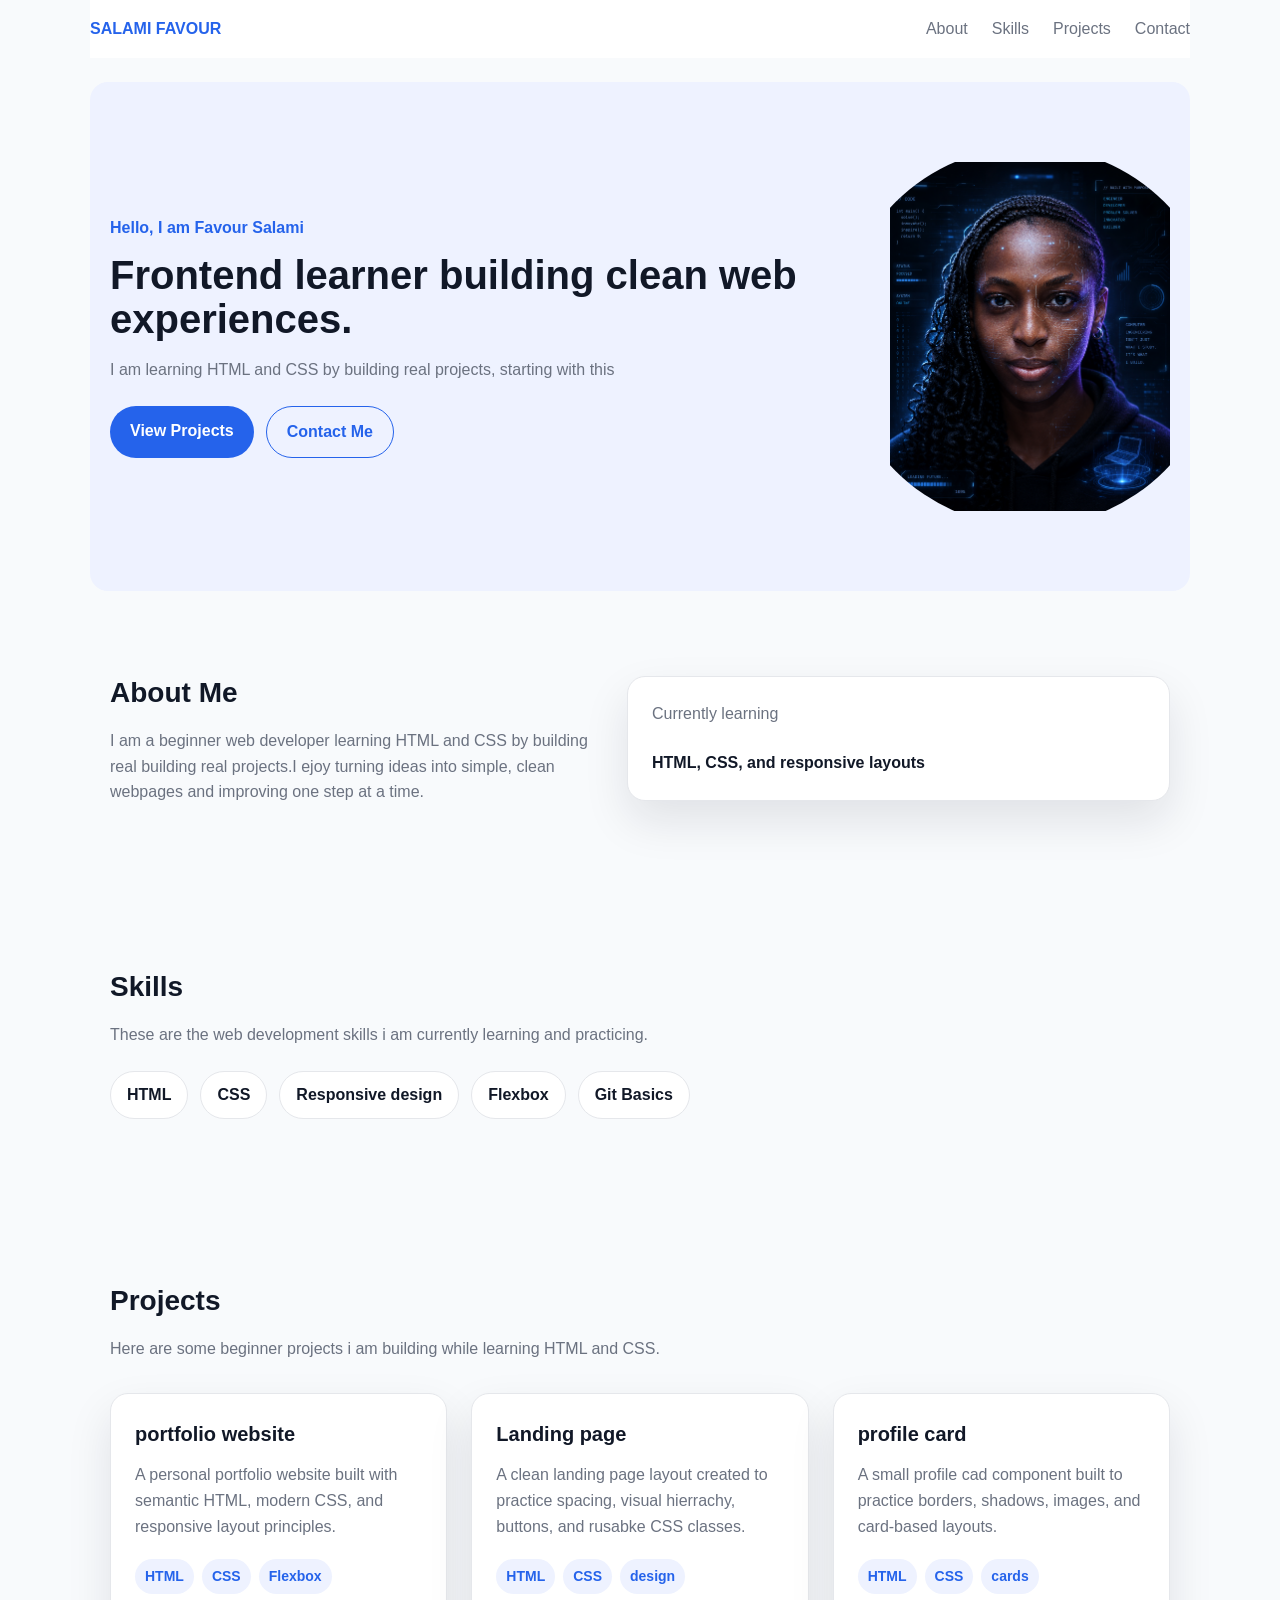
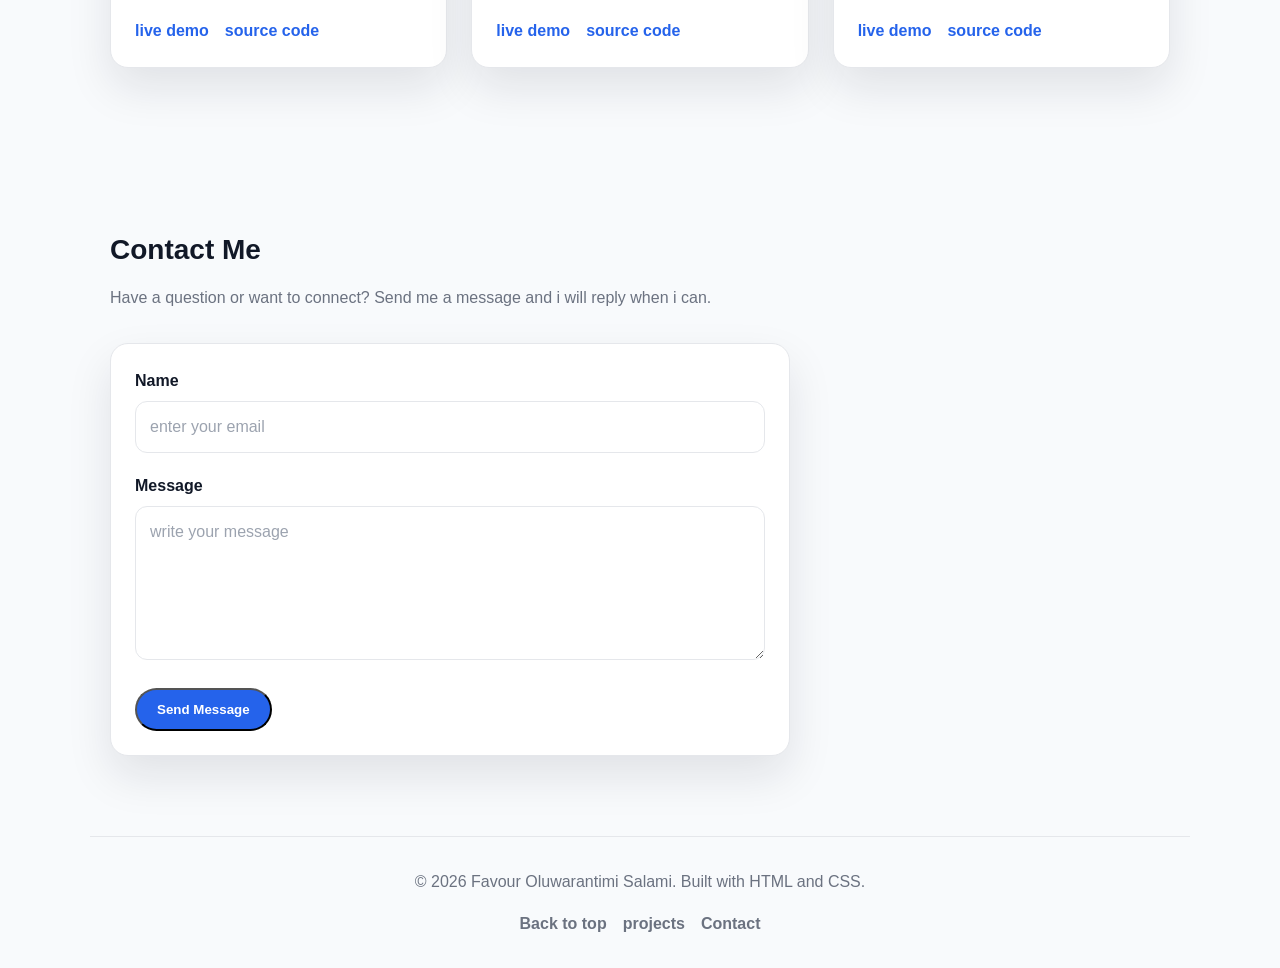
==== index.html @ 046339e1 "My portfolio project" ====
<!DOCTYPE html>
<html lang="en">

<head>
  <meta charset="UTF-8" />
  <meta name="viewport" content="width=device-width, initial-scale=1.0" />
  <title>My Portfolio</title>
  <link rel="stylesheet" href="styles.css" />
</head>

<body>
  <header>
    <header>
      <nav class="navbar">
        <a href="#hero" class="logo">SALAMI FAVOUR</a>
        <ul class="nav-links">
          <li><a href="#about">About</a></li>
          <li><a href="#skills">Skills</a></li>
          <li><a href="#projects">Projects</a></li>
          <li><a href="#contact">Contact</a></li>
        </ul>
      </nav>
    </header>
  </header>

  <main>
    <!-- Hero Section -->
    <section id="hero" class="hero section">
      <div class="hero-content">
        <p class="eyebrow">Hello, I am Favour Salami</p>
        <h1>Frontend learner building clean web experiences.</h1>
        <p class="hero-text">
          I am learning HTML and CSS by building real projects, starting with this
        <div class="hero-actions">
          <a href="#projects" class="btn primary-btn">View Projects</a>
          <a href="#contact" class="btn secondary-btn">Contact Me</a>
        </div>
      </div>
      <div class="hero-image">
        <img src="images/fav.png" alt="Portrait of favour" />
      </div>
    </section>

    <!-- About Section -->
    <section id="about" class="section about">
      <div>
        <h2>About Me</h2>
        <p>
          I am a beginner web developer learning HTML and CSS by building real
          building real projects.I ejoy turning ideas into simple, clean webpages and improving one step at a time.
        </p>
      </div>
      <div class="about-highlight">
        <p>Currently learning</p>
        <strong>HTML, CSS, and responsive layouts</strong>
      </div>
    </section>

    <!-- Skills Section -->
    <section id="skills" class="section">
      <h2>Skills</h2>
      <p>
        These are the web development skills i am currently learning and practicing.
      </p>
      <div class="skills-list">
        <span class="skill-badge">HTML</span>
        <span class="skill-badge">CSS</span>
        <span class="skill-badge">Responsive design</span>
        <span class="skill-badge">Flexbox</span>
        <span class="skill-badge">Git Basics</span>
      </div>
    </section>

    <!-- Projects Section -->
    <section id="projects" class="section">
      <div class="section-heading">
        <h2>Projects</h2>
        <p>
          Here are some beginner projects i am building while learning HTML and CSS.
        </p>
      </div>

      <div class="projects-grid">
        <article class="project-card">
          <h3>portfolio website</h3>
          <p>
            A personal portfolio website built with semantic HTML, modern CSS, and responsive layout principles.
          </p>
          <div class="project-tags">
            <span>HTML</span>
            <span>CSS</span>
            <span>Flexbox</span>
          </div>
          <div class="project-links">
            <a href="#">live demo</a>
            <a href="#">source code</a>
          </div>
        </article>

        <article class="project-card">
          <h3>Landing page</h3>
          <p>
            A clean landing page layout created to practice spacing, visual hierrachy, buttons, and rusabke CSS classes.
          </p>
          <div class="project-tags">
            <span>HTML</span>
            <span>CSS</span>
            <span>design</span>
          </div>
          <div class="project-links">
            <a href="#">live demo</a>
            <a href="#">source code</a>
          </div>
        </article>
        <article class="project-card">
          <h3>profile card</h3>
          <p>
            A small profile cad component built to practice borders, shadows, images, and card-based layouts.
          </p>
          <div class="project-tags">
            <span>HTML</span>
            <span>CSS</span>
            <span>cards</span>
          </div>
          <div class="project-links">
            <a href="#">live demo</a>
            <a href="#">source code</a>
          </div>
        </article>
      </div>
    </section>

    <!-- Contact Section -->
    <section id="contact" class="section contact">
      <div class="section-heading">
        <h2>Contact Me</h2>
        <p>
          Have a question or want to connect? Send me a message and i will reply when i can.
        </p>
      </div>
      <form class="contact-form">
        <div class="form-group">
          <label for="name">Name</label>
          <input id="name" name="name" type="text" placeholder="enter your email" required />
        </div>
        <div class="form-group">
          <label for="message">Message</label>
          <textarea id="message" name="message" rows="5" placeholder="write your message" required></textarea>
        </div>
        <button type="submit" class="btn primary-btn">Send Message</button>
      </form>
    </section>
  </main>

  <footer class="footer">
    <p>&copy; 2026 Favour Oluwarantimi Salami. Built with HTML and CSS.</p>
    <div class="footer-links">
      <a href="#hero">Back to top</a>
      <a href="#projects">projects</a>
      <a href="#contact">Contact</a>
    </div>
  </footer>
</body>

</html>
---- styles.css ----
* {
  box-sizing: border-box;
  margin: 0;
  padding: 0;
}

:root {
  --bg: #f8fafc;
  --surface: #ffffff;
  --text: #111827;
  --muted: #6b7280;
  --primary: #2563eb;
  --primary-dark: #1d4ed8;
  --border: #e5e7eb;
  --soft-blue: #eef2ff;
  --radius: 18px;
  --shadow: 0 20px 45px rgba(15, 23, 42, 0.1);
}

html {
  scroll-behavior: smooth;
}

body {
  background-color: var(--bg);
  color: var(--text);
  font-family: Arial, Helvetica, sans-serif;
  line-height: 1.6;
}

img {
  max-width: 100%;
  display: block;
}

a {
  color: inherit;
}

.section {
  padding: 56px 20px;
}

.navbar,
.hero,
section:not(.hero),
footer {
  width: min(100% - 32px, 1100px);
  margin: 0 auto;
}

.navbar {
  background-color: var(--surface);
  padding: 16px 0;
  display: flex;
  align-items: center;
  justify-content: space-between;
  gap: 24px;
  flex-wrap: wrap;

}

.logo {
  font-weight: 700;
  color: var(--primary);
  text-decoration: none;
}

.nav-links {
  list-style: none;
  display: flex;
  align-items: center;
  justify-content: center;
  gap: 16px;
  flex-wrap: wrap;
}

.nav-links a {
  color: var(--muted);
  text-decoration: none;
}

.hero {
  background-color: var(--soft-blue);
  border-radius: var(--radius);
  margin-top: 24px;
}

.hero-image {
  width: 100%;
  clip-path: circle(60%);
}

.hero-image img,
.image-placeholder {
  max-width: 280px;
  width: 100%;
}

.eyebrow {
  color: var(--primary);
  font-weight: 700;
  margin-bottom: 12px;
}

h1 {
  font-size: 40px;
  line-height: 1.1;
  margin-bottom: 16px;
}

h2 {
  font-size: 28px;
  margin-bottom: 12px;
}

p {
  color: var(--muted);
}

.hero-text {
  max-width: 600px;
}

.hero-actions {
  margin-top: 24px;
  display: flex;
  flex-wrap: wrap;
  gap: 12px;
}

.btn {
  display: inline-block;
  padding: 12px 20px;
  border-radius: 999px;
  text-decoration: none;
  font-weight: 700;
  text-align: center;
}

.primary-btn {
  background-color: var(--primary);
  color: white;
}

.secondary-btn {
  border: 1px solid var(--primary);
  color: var(--primary);
}

.image-placeholder {
  margin-top: 32px;
  width: 240px;
  height: 240px;
  border-radius: var(--radius);
  background-color: var(--surface);
  border: 2px dashed #94a3b8;
  display: grid;
  place-items: center;
  color: var(--muted);
}

footer {
  padding: 32px 0;
  border-top: 1px solid var(--border);
}

.navbar {
  display: flex;
  align-items: center;
  justify-content: space-between;
  gap: 2px;
}

.nav-links {
  display: flex;
  align-items: center;
  gap: 24px;
}

.hero {
  display: flex;
  flex-direction: column;
  gap: 40px;
}

.hero-actions {
  display: flex;
  flex-wrap: wrap;
  gap: 12px;
}

.hero-images {
  display: flex;
  justify-content: center;
}

.about {
  display: flex;
  flex-direction: column;
  gap: 24px;
}

.about-highlight {
  background-color: var(--surface);
  border: 1px solid var(--border);
  border-radius: var(--radius);
  padding: 24px;
  box-shadow: var(--shadow);
}

.about-highlight strong {
  display: flex;
  flex-wrap: wrap;
  gap: 12px;
  margin-top: 24px;
}

.skill-badge {
  background-color: var(--surface);
  border: 1px solid var(--border);
  border-radius: 999px;
  padding: 10px 16px;
  color: var(--text);
  font-weight: 700;
}

.skills-list {
  display: flex;
  flex-wrap: wrap;
  gap: 12px;
  margin-top: 24px;
}

@media (max-width: 480px) {
  h1 {
    font-size: 32px;
  }

  h2 {
    font-size: 24px;
  }

  .navbar {
    justify-content: center;
    text-align: center;
  }

  .hero {
    margin-top: 16px;
  }

  .project-card {
    padding: 20px;
  }
}

@media (min-width: 768px) {
  .section {
    padding: 80px 20px;
  }

  .hero {
    flex-direction: row;
    align-items: center;
    justify-content: space-between;
  }

  .hero-content {
    flex: 1;
  }

  .hero-image {
    flex: 0 0 280px;
  }

  .about {
    flex-direction: row;
    align-items: center;
    justify-content: space-between;
  }

  .about>div {
    flex: 1;
  }

  .projects-grid {
    grid-template-columns: repeat(3, 1fr);
  }
}


.section-heading {
  max-width: 680px;
  margin-bottom: 32px;
}

.projects-grid {
  display: grid;
  gap: 24px;
}

.project-card {
  background-color: var(--surface);
  border: 1px solid var(--border);
  border-radius: var(--radius);
  padding: 24px;
  box-shadow: var(--shadow);
  transition: transform 0.2sec ease, box-shadow 0.2sec ease;
}

.project-card:hover {
  transform: translateY(-6px);
  box-shadow: 0 24px 50px rgba(15, 23, 42, 0.14);
}

.project-card h3 {
  font-size: 20px;
  margin-bottom: 12px;
}

.project-tags {
  display: flex;
  flex-wrap: wrap;
  gap: 8px;
  margin-top: 20px;
}

.project-tags span {
  background-color: var(--soft-blue);
  color: var(--primary);
  border-radius: 999px;
  padding: 6px 10px;
  font-size: 14px;
  font-weight: 700;
}

.project-links {
  display: flex;
  flex-wrap: wrap;
  gap: 16px;
  margin-top: 24px;
}

.project-links a {
  color: var(--primary);
  font-weight: 700;
  text-decoration: none;
}

.project-links a:hover {
  color: var(--primary-dark);
  text-decoration: underline;
}

@media (min-width: 768px) {
  .projects-grid {
    grid-template-columns: repeat(3, 1fr);
  }

  .contact-form {
    padding: 32px;
  }

  .footer {
    flex-direction: row;
    align-items: center;
    justify-content: space-between;
  }
}

.contact-form {
  background-color: var(--surface);
  border: 1px solid var(--border);
  border-radius: var(--radius);
  box-shadow: var(--shadow);
  padding: 24px;
  max-width: 680px;
}

.form-group {
  margin-bottom: 20px;
}

label {
  display: block;
  margin-bottom: 8px;
  color: var(--text);
  font-weight: 700;
}

input,
textarea {
  width: 100%;
  border: 1px solid var(--border);
  border-radius: 12px;
  padding: 12px 14px;
  font: inherit;
  color: var(--text);
  background-color: white;
}

textarea {
  resize: vertical;
}

input::placeholder,
textarea::placeholder {
  color: #9ca3af;
}

input:focus,
textarea:focus {
  outline: 3px solid rgba(37, 99, 235, 0.2);
  border-color: var(--primary);
}

.logo:hover,
.nav-links a:hover,
.footer-links a:hover {
  color: var(--primary);
}

.primary-btn:hover {
  background-color: var(--primary-dark);
}

.secondary-btn:hover {
  background-color: var(--primary);
  color: white;
}

a,
button,
.btn,
.project-card {
  transition: 0.2s ease;
}

a:focus,
button:focus,
textarea:focus {
  outline: 3px solid rgba(37, 99, 235, 0.25);
  outline-offset: 3px;
}

.footer {
  display: flex;
  flex-direction: column;
  gap: 16px;
}

.footer-links {
  display: flex;
  flex-wrap: wrap;
  gap: 16px;
}

.footer-links a {
  color: var(--muted);
  font-weight: 700;
  text-decoration: none;
}
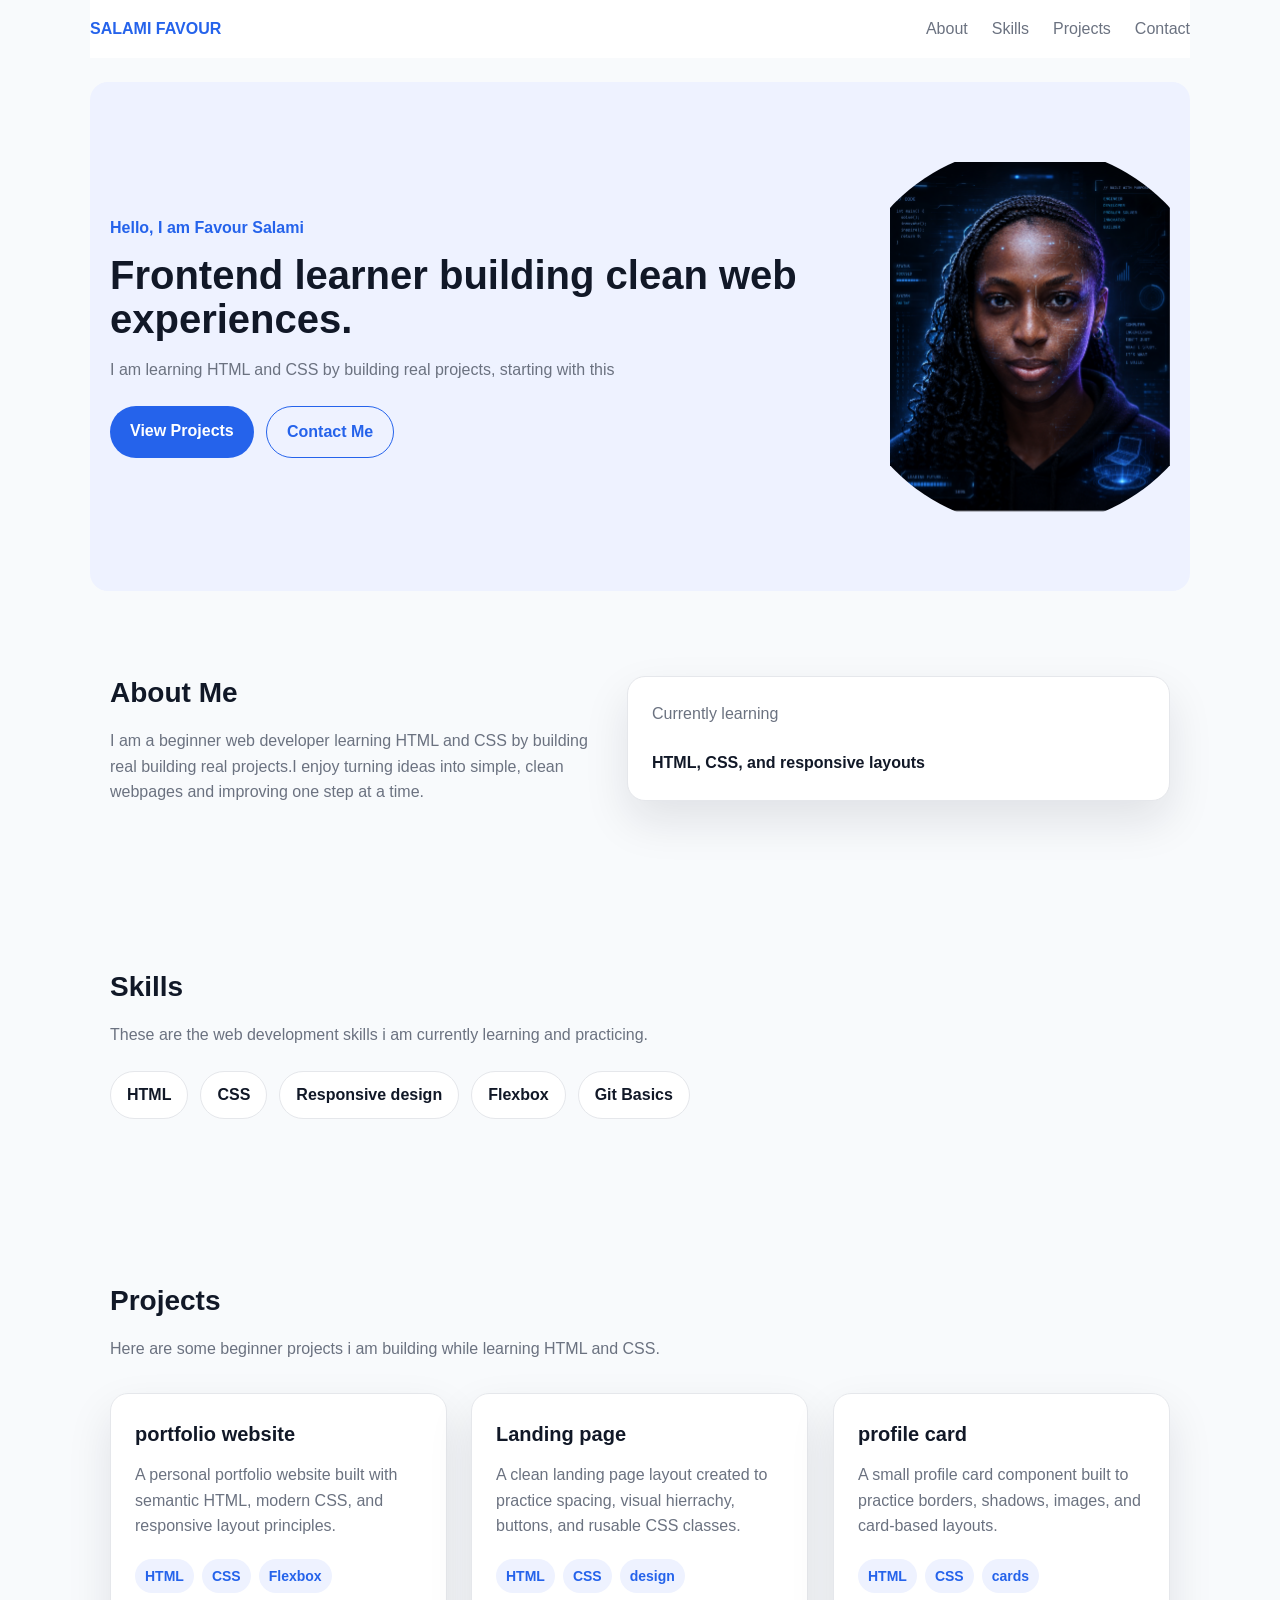
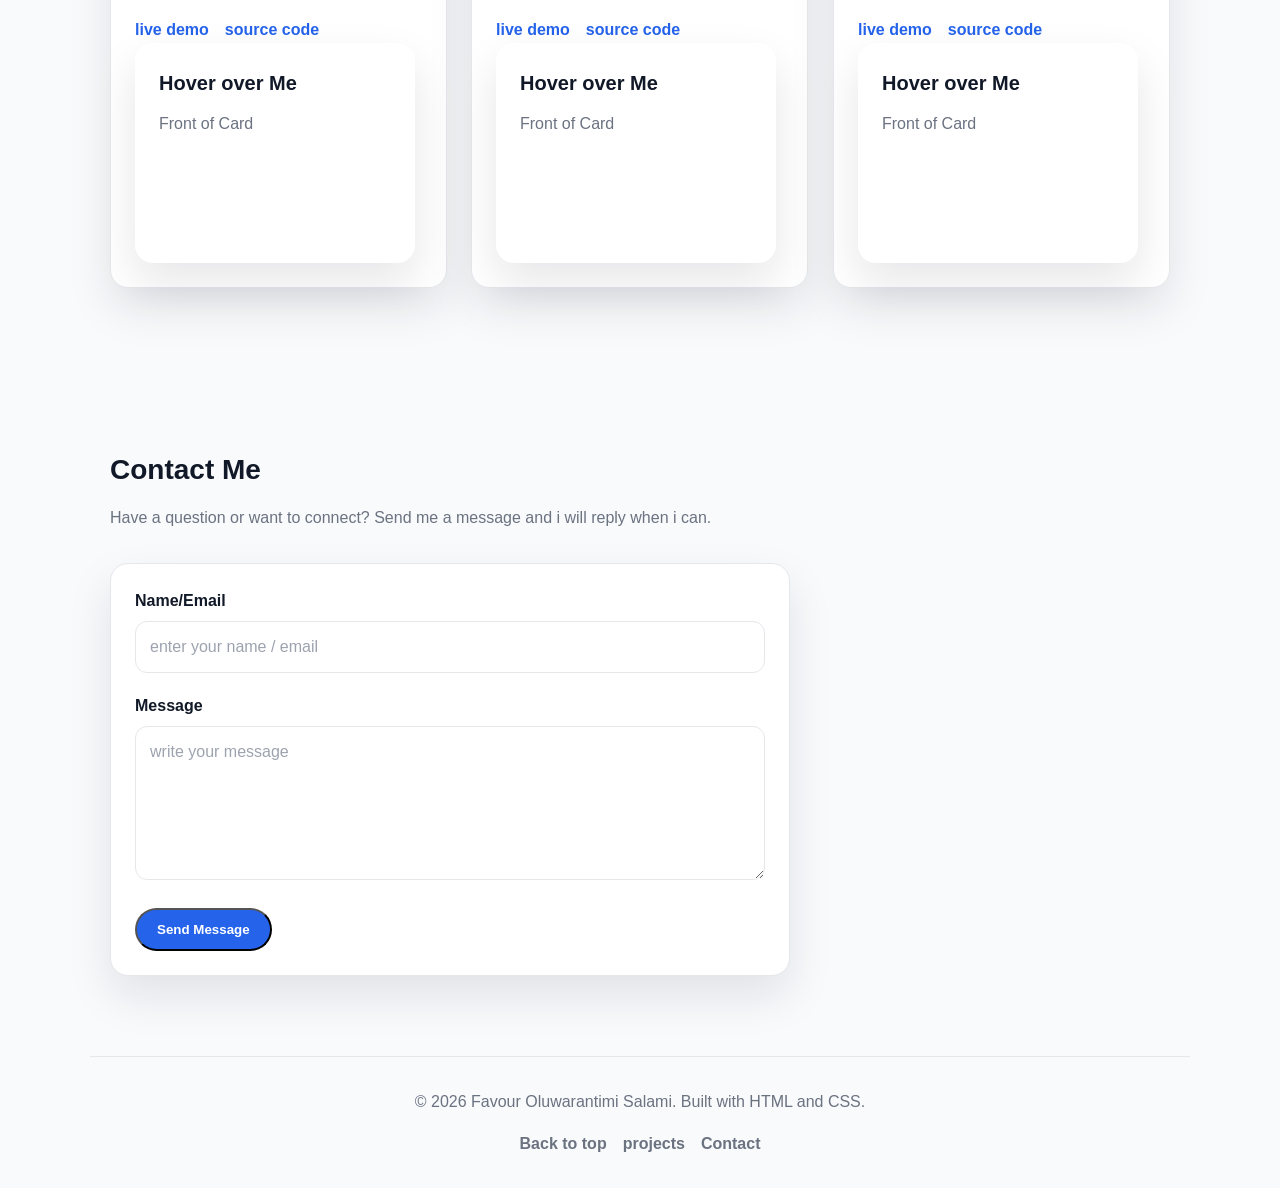
==== commit 8ebb3ae7: "added animation to my portfolio" ====
--- a/index.html
+++ b/index.html
@@ -47,7 +47,7 @@
         <h2>About Me</h2>
         <p>
           I am a beginner web developer learning HTML and CSS by building real
-          building real projects.I ejoy turning ideas into simple, clean webpages and improving one step at a time.
+          building real projects.I enjoy turning ideas into simple, clean webpages and improving one step at a time.
         </p>
       </div>
       <div class="about-highlight">
@@ -95,12 +95,24 @@
             <a href="#">live demo</a>
             <a href="#">source code</a>
           </div>
+          <div class="flip-card">
+            <div class="flip-card-inner">
+              <div class="flip-card-front">
+                <h3>Hover over Me</h3>
+                <p>Front of Card</p>
+              </div>
+              <div class="flip-card-back">
+                <h3>Details</h3>
+                <p>This card flips using css 3d transforms.</p>
+              </div>
+            </div>
+          </div>
         </article>
 
         <article class="project-card">
           <h3>Landing page</h3>
           <p>
-            A clean landing page layout created to practice spacing, visual hierrachy, buttons, and rusabke CSS classes.
+            A clean landing page layout created to practice spacing, visual hierrachy, buttons, and rusable CSS classes.
           </p>
           <div class="project-tags">
             <span>HTML</span>
@@ -111,11 +123,23 @@
             <a href="#">live demo</a>
             <a href="#">source code</a>
           </div>
+          <div class="flip-card">
+            <div class="flip-card-inner">
+              <div class="flip-card-front">
+                <h3>Hover over Me</h3>
+                <p>Front of Card</p>
+              </div>
+              <div class="flip-card-back">
+                <h3>Details</h3>
+                <p>This card flips using css 3d transforms.</p>
+              </div>
+            </div>
+          </div>
         </article>
         <article class="project-card">
           <h3>profile card</h3>
           <p>
-            A small profile cad component built to practice borders, shadows, images, and card-based layouts.
+            A small profile card component built to practice borders, shadows, images, and card-based layouts.
           </p>
           <div class="project-tags">
             <span>HTML</span>
@@ -125,6 +149,18 @@
           <div class="project-links">
             <a href="#">live demo</a>
             <a href="#">source code</a>
+          </div>
+          <div class="flip-card">
+            <div class="flip-card-inner">
+              <div class="flip-card-front">
+                <h3>Hover over Me</h3>
+                <p>Front of Card</p>
+              </div>
+              <div class="flip-card-back">
+                <h3>Details</h3>
+                <p>This card flips using css 3d transforms.</p>
+              </div>
+            </div>
           </div>
         </article>
       </div>
@@ -140,8 +176,8 @@
       </div>
       <form class="contact-form">
         <div class="form-group">
-          <label for="name">Name</label>
-          <input id="name" name="name" type="text" placeholder="enter your email" required />
+          <label for="name">Name/Email</label>
+          <input id="name" name="name" type="text" placeholder="enter your name / email" required />
         </div>
         <div class="form-group">
           <label for="message">Message</label>
--- a/styles.css
+++ b/styles.css
@@ -15,6 +15,8 @@
   --soft-blue: #eef2ff;
   --radius: 18px;
   --shadow: 0 20px 45px rgba(15, 23, 42, 0.1);
+  --ease-out: cubic-bezier(0.22, 1, 0.36, 1);
+  --ease-soft: ease;
 }
 
 html {
@@ -78,6 +80,25 @@
 .nav-links a {
   color: var(--muted);
   text-decoration: none;
+  position: relative;
+}
+
+.nav-links a::after {
+  content: "";
+  position: absolute;
+  left: 0;
+  bottom: -6px;
+  width: 100%;
+  height: 2px;
+  background-color: var(--primary);
+  transform: scaleX(0);
+  transform-origin: right;
+  transition: transform 0.2s var(--ease-out);
+}
+
+.nav-links a:hover::after {
+  transform: scaleX(1);
+  transform-origin: left;
 }
 
 .hero {
@@ -89,12 +110,18 @@
 .hero-image {
   width: 100%;
   clip-path: circle(60%);
+  transition: transform 0.3s ease;
+  animation: fadeSlideUp 0.7s var(--ease-out) 0.15s both, float 5s ease-in-out 1s infinite;
 }
 
 .hero-image img,
 .image-placeholder {
   max-width: 280px;
   width: 100%;
+}
+
+.hero-image:hover {
+  transform: rotate(1.5deg) scale(1.02);
 }
 
 .eyebrow {
@@ -136,6 +163,7 @@
   text-decoration: none;
   font-weight: 700;
   text-align: center;
+  transition: transform 0.2s var(--ease-out), background-color 0.2s var(--ease-soft);
 }
 
 .primary-btn {
@@ -223,6 +251,26 @@
   padding: 10px 16px;
   color: var(--text);
   font-weight: 700;
+  transition: transform 0.2s ease,
+    border-color 0.2s ease;
+  animation: scaleIn 0.4s var(--ease-out) both;
+}
+
+.skill-badge:hover {
+  transform: translate(-3px) scale(1.03);
+  border-color: var(--primary);
+}
+
+.skill-badge:nth-child(1) {
+  animation-delay: 0.05s;
+}
+
+.skill-badge:nth-child(2) {
+  animation-delay: 0.1s;
+}
+
+.skill-badge:nth-child(3) {
+  animation-delay: 0.15s;
 }
 
 .skills-list {
@@ -306,12 +354,25 @@
   border-radius: var(--radius);
   padding: 24px;
   box-shadow: var(--shadow);
-  transition: transform 0.2sec ease, box-shadow 0.2sec ease;
+  transition: transform 0.25s var(--ease-out), box-shadow 0.25s var(--ease-out);
+  animation: fadeSlideUp 0.6s var(--ease-out) both;
 }
 
 .project-card:hover {
   transform: translateY(-6px);
   box-shadow: 0 24px 50px rgba(15, 23, 42, 0.14);
+}
+
+.project-card:nth-child(1) {
+  animation-delay: 0.05s;
+}
+
+.project-card:nth-child(2) {
+  animation-delay: 0.15s;
+}
+
+.project-card:nth-child(3) {
+  animation-delay: 0.25s;
 }
 
 .project-card h3 {
@@ -423,11 +484,13 @@
 
 .primary-btn:hover {
   background-color: var(--primary-dark);
+  transform: translateY(-2px);
 }
 
 .secondary-btn:hover {
   background-color: var(--primary);
   color: white;
+  transform: translateY(-2px);
 }
 
 a,
@@ -460,4 +523,83 @@
   color: var(--muted);
   font-weight: 700;
   text-decoration: none;
+}
+
+.btn,
+.nav-links a,
+.footer-links a,
+.project-card,
+input,
+textarea {
+  transition: color 0.2s ease,
+    background-color 0.2s ease,
+    border-color 0.2s ease,
+    box-shadow 0.2s ease,
+    transform 0.2s ease;
+}
+
+input:focus,
+textarea:focus {
+  outline: 3px solid rgba(37, 99, 235, 0.2);
+  border-color: var(--primary);
+  box-shadow: 0 0 0 4px rgba(37, 99, 235, 0.08);
+}
+
+@keyframes fadeSlideUp {
+  from {
+    opacity: 0;
+    transform: translateY(24px);
+  }
+
+  to {
+    opacity: 1;
+    transform: translateY(0);
+  }
+}
+
+.hero-content {
+  animation: fadeSlideUp 0.7s var(--ease-out) both;
+}
+
+.animate-in {
+  animation: fadeSlideUp 0.6s var(--ease-out) both;
+}
+
+.flip-card {
+  width: 280px;
+  height: 220px;
+  perspective: 1000px;
+}
+
+.flip-card-inner {
+  position: relative;
+  width: 100%;
+  height: 100%;
+  transition: transform 0.6s var(--ease-out);
+  transform-style: preserve-3d;
+}
+
+.flip-card:hover .flip-card-inner {
+  transform: rotateY(180deg);
+}
+
+.flip-card-front,
+.flip-card-back {
+  position: absolute;
+  inset: 0;
+  background-color: var(--surface);
+  border: 1 px solid var(--border);
+  border-radius: var(--radius);
+  box-shadow: var(--shadow);
+  padding: 24px;
+  backface-visibility: hidden;
+}
+
+.flip-card-back {
+  transform: rotateY(180deg);
+}
+
+.project-card,
+.btn {
+  will-change: transform;
 }
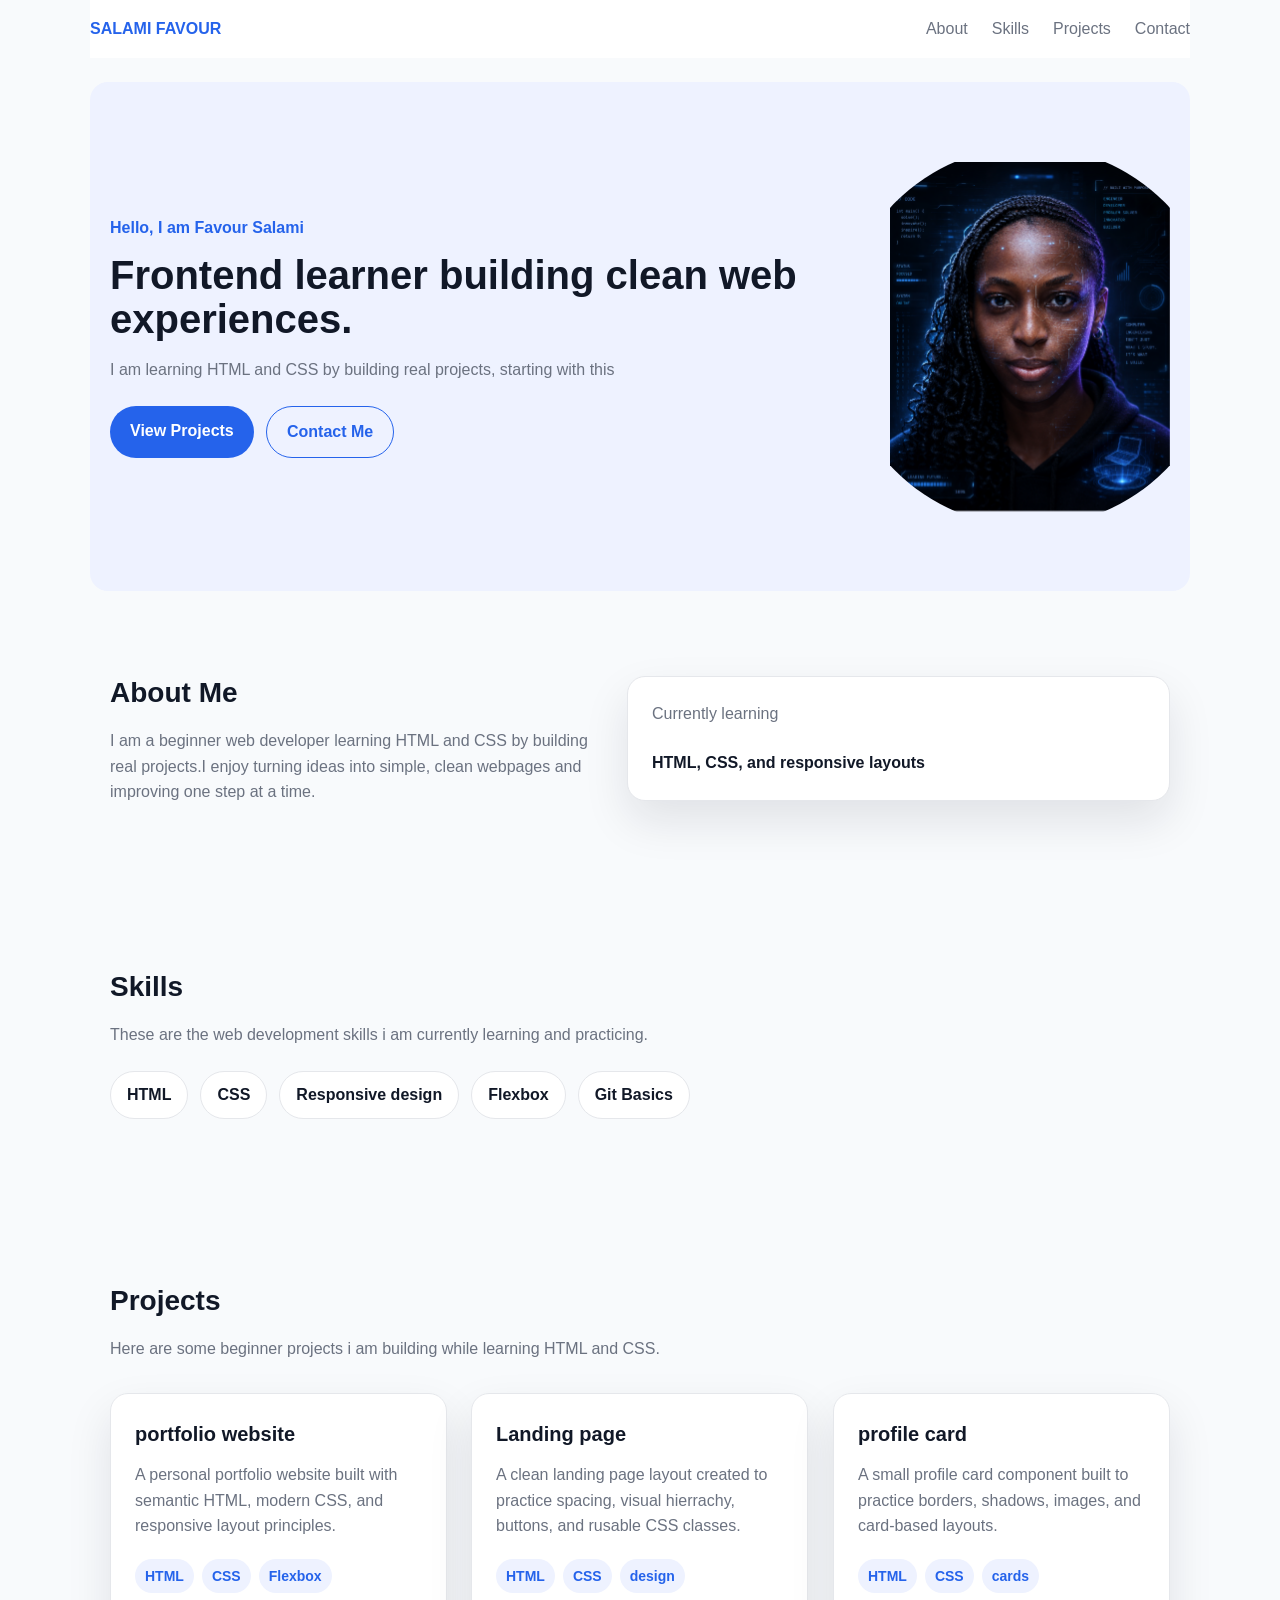
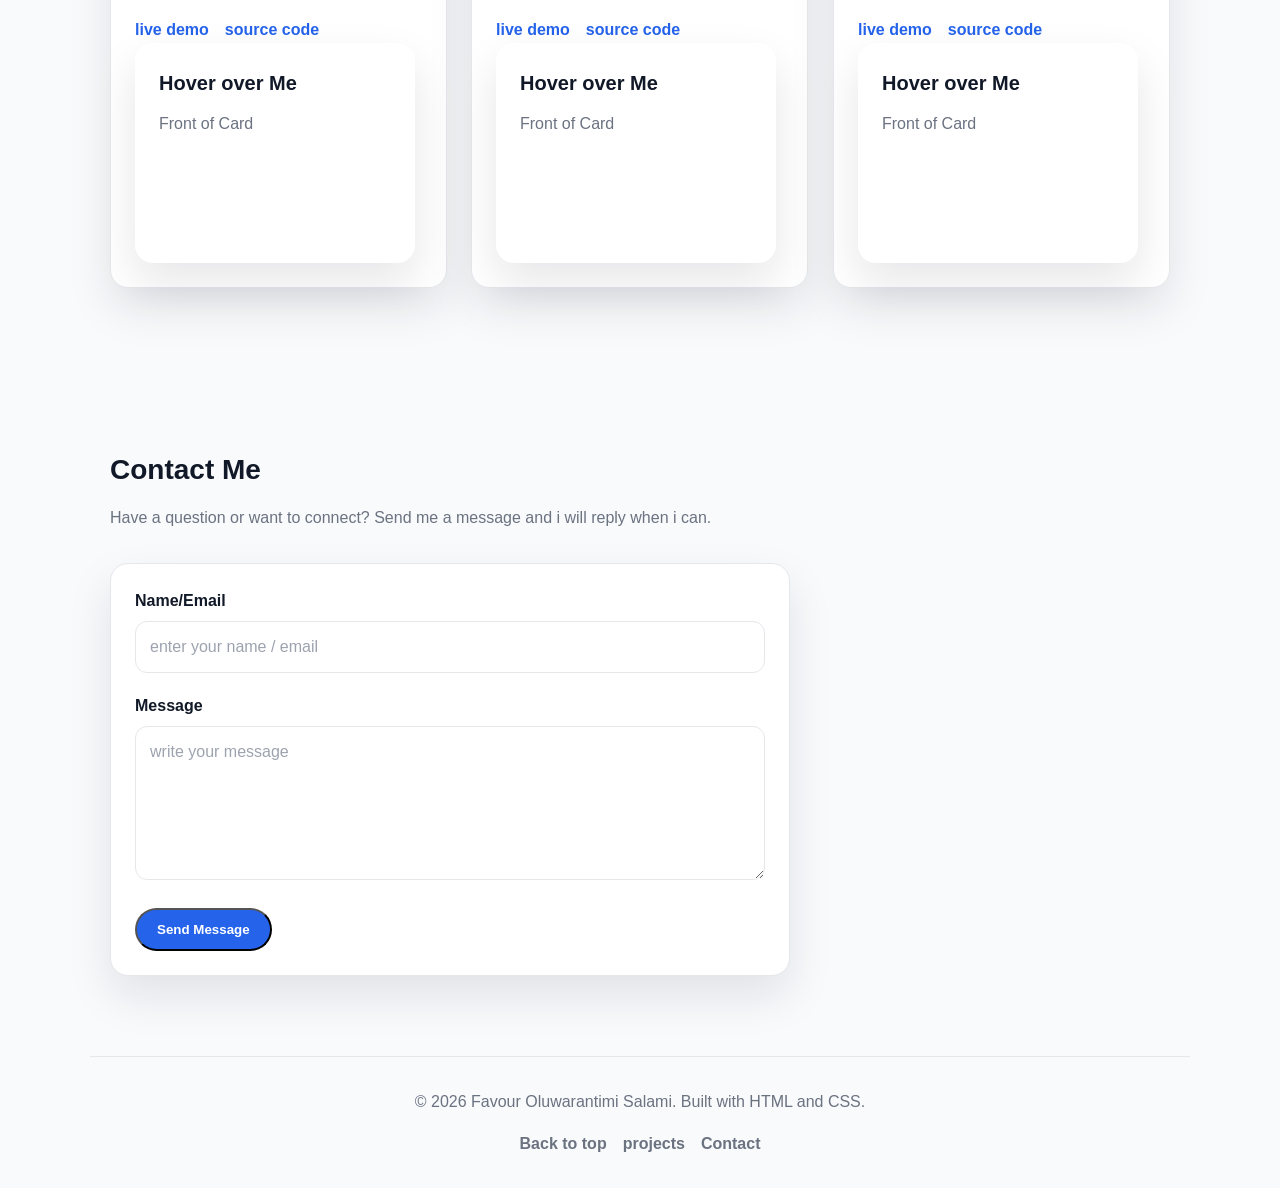
==== commit 33353303: "corrected a mistake" ====
--- a/index.html
+++ b/index.html
@@ -46,7 +46,7 @@
       <div>
         <h2>About Me</h2>
         <p>
-          I am a beginner web developer learning HTML and CSS by building real
+          I am a beginner web developer learning HTML and CSS by
           building real projects.I enjoy turning ideas into simple, clean webpages and improving one step at a time.
         </p>
       </div>
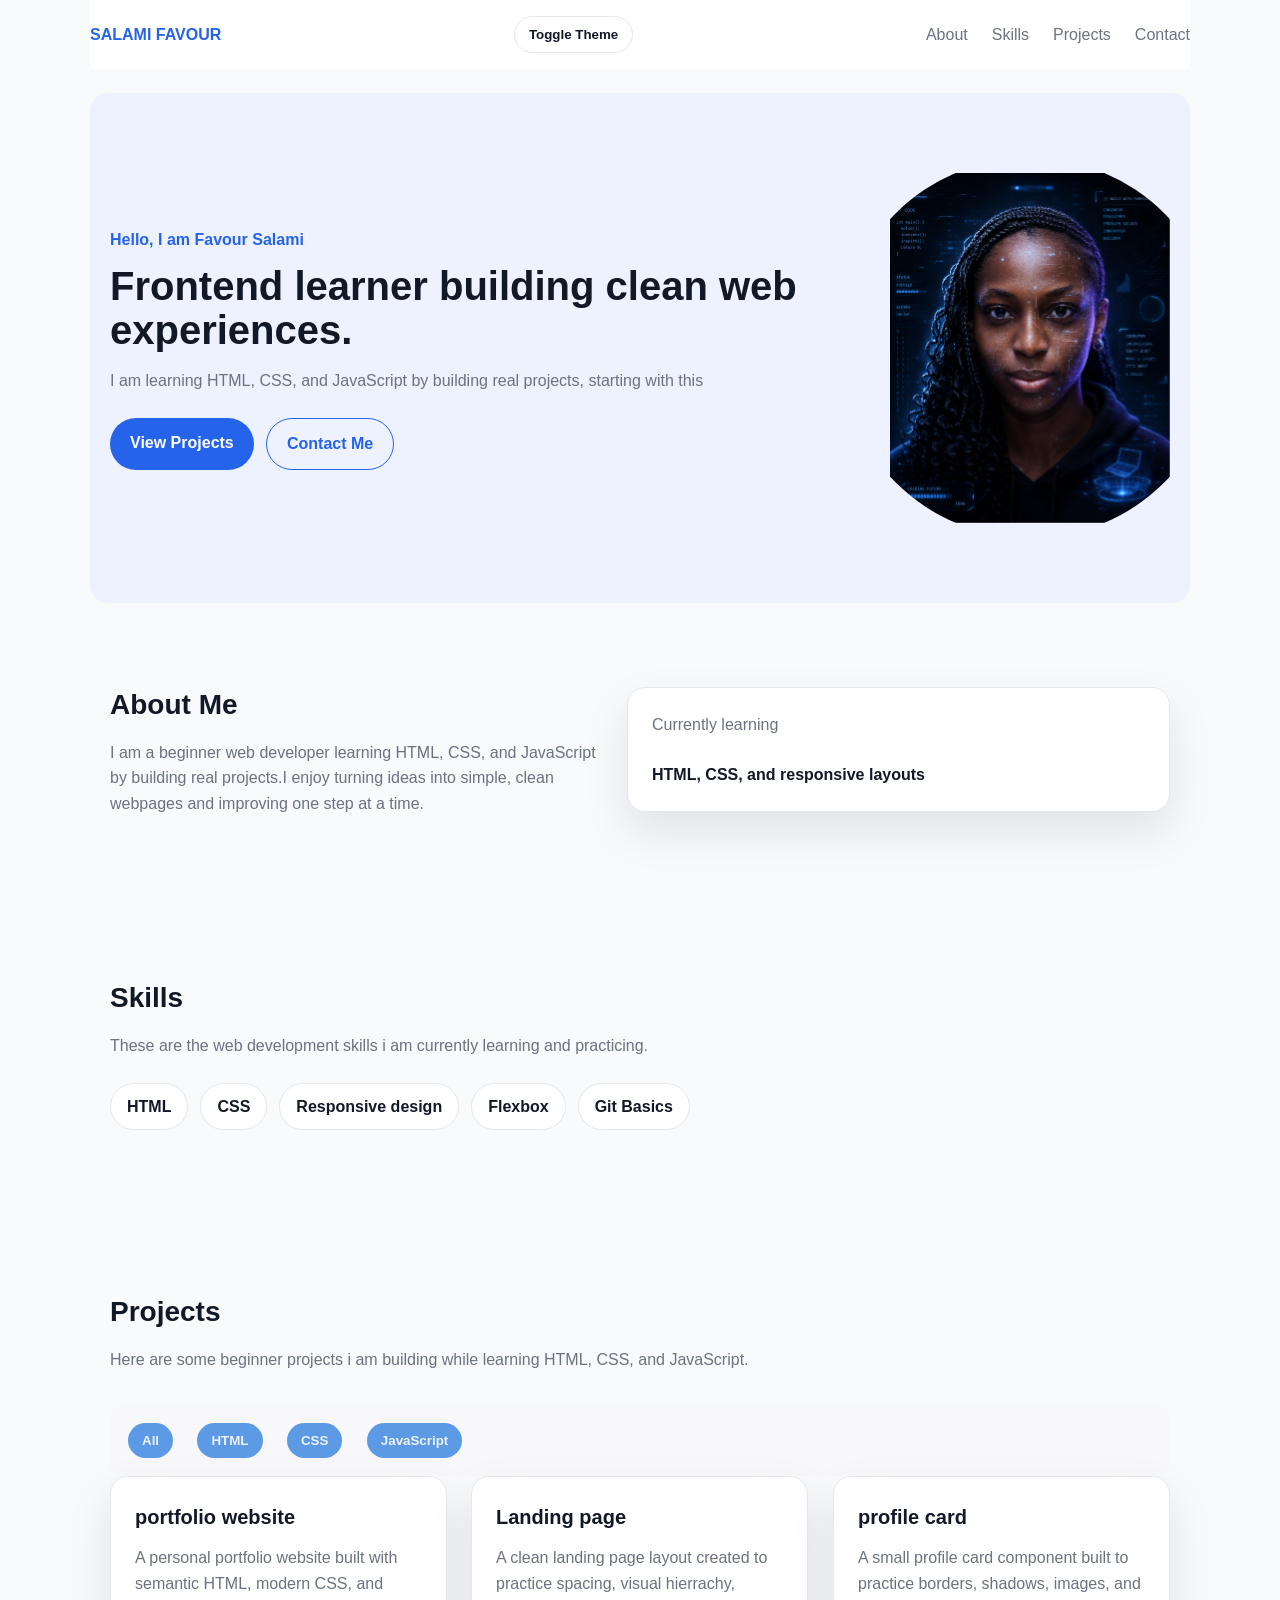
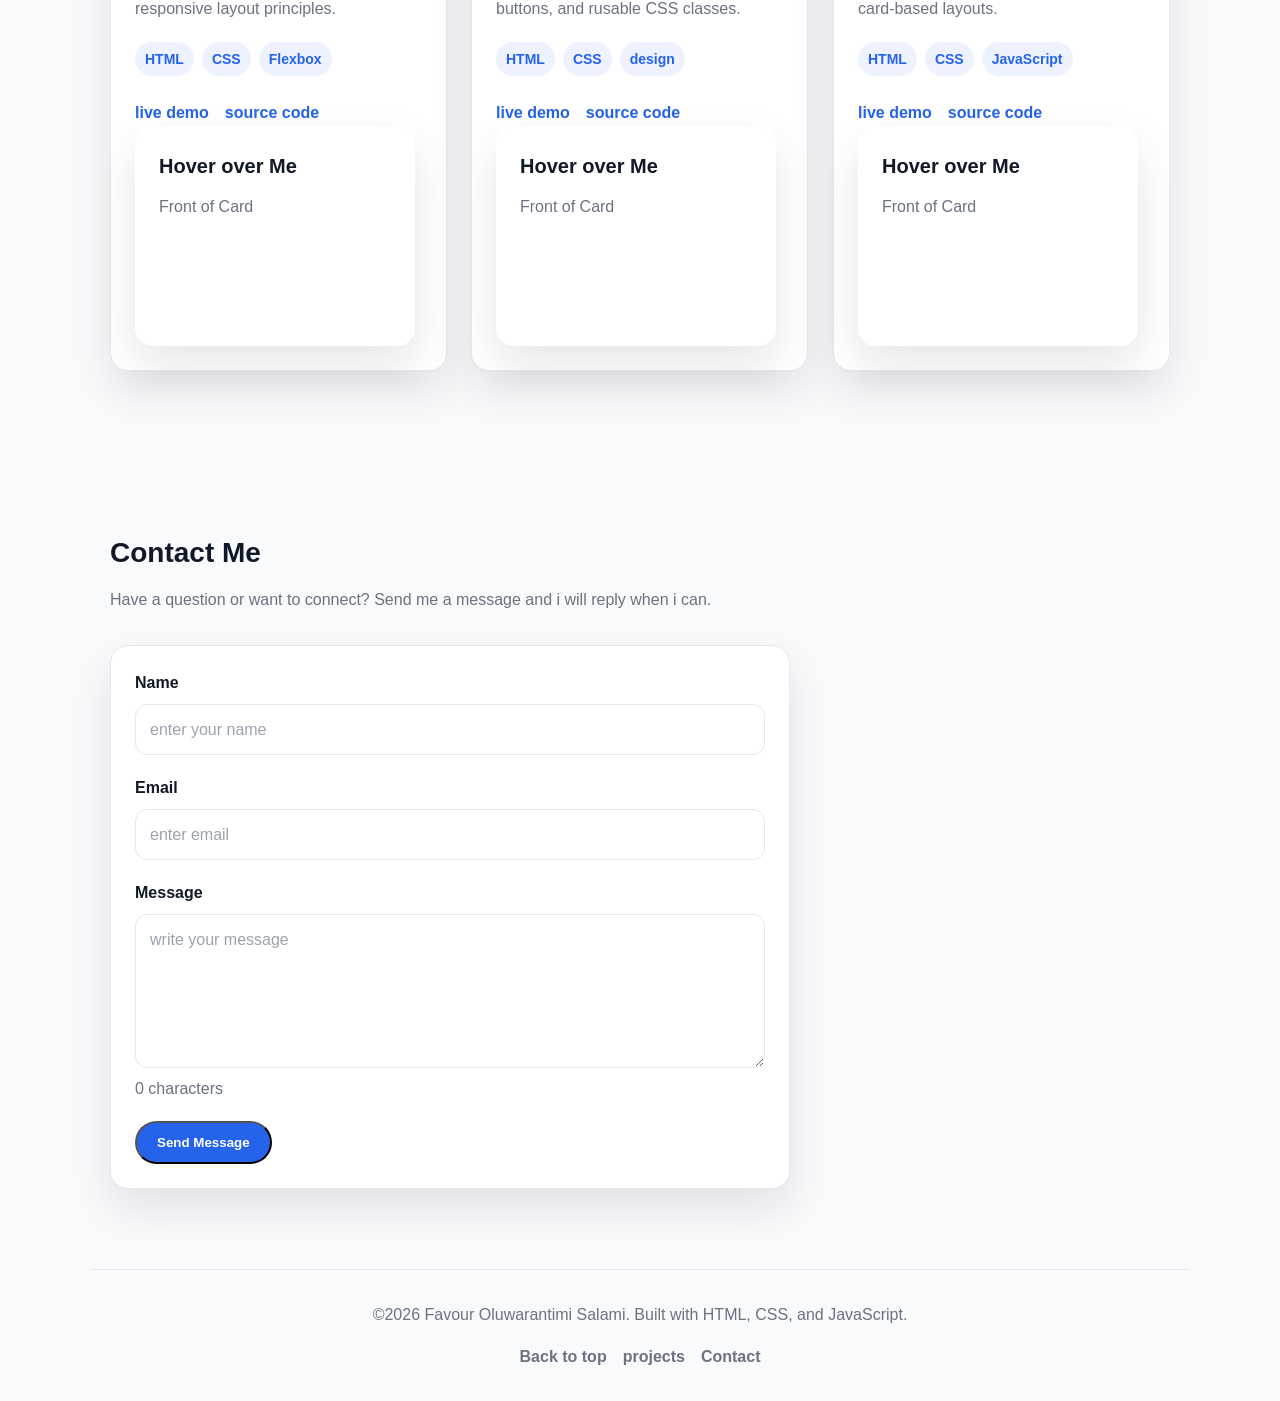
==== commit 43b11be3: "i added JavaScript" ====
--- a/index.html
+++ b/index.html
@@ -13,6 +13,8 @@
     <header>
       <nav class="navbar">
         <a href="#hero" class="logo">SALAMI FAVOUR</a>
+        <button class="theme-toggle" type="button">Toggle Theme</button>
+        <button class="menu-toggle" type="button">Menu</button>
         <ul class="nav-links">
           <li><a href="#about">About</a></li>
           <li><a href="#skills">Skills</a></li>
@@ -22,7 +24,6 @@
       </nav>
     </header>
   </header>
-
   <main>
     <!-- Hero Section -->
     <section id="hero" class="hero section">
@@ -30,7 +31,7 @@
         <p class="eyebrow">Hello, I am Favour Salami</p>
         <h1>Frontend learner building clean web experiences.</h1>
         <p class="hero-text">
-          I am learning HTML and CSS by building real projects, starting with this
+          I am learning HTML, CSS, and JavaScript by building real projects, starting with this
         <div class="hero-actions">
           <a href="#projects" class="btn primary-btn">View Projects</a>
           <a href="#contact" class="btn secondary-btn">Contact Me</a>
@@ -46,7 +47,7 @@
       <div>
         <h2>About Me</h2>
         <p>
-          I am a beginner web developer learning HTML and CSS by
+          I am a beginner web developer learning HTML, CSS, and JavaScript by
           building real projects.I enjoy turning ideas into simple, clean webpages and improving one step at a time.
         </p>
       </div>
@@ -76,12 +77,17 @@
       <div class="section-heading">
         <h2>Projects</h2>
         <p>
-          Here are some beginner projects i am building while learning HTML and CSS.
+          Here are some beginner projects i am building while learning HTML, CSS, and JavaScript.
         </p>
       </div>
-
+      <div class="project-filters">
+        <button type="button" data-filters="all">All</button>
+        <button type="button" data-filters="html">HTML</button>
+        <button type="button" data-filters="css">CSS</button>
+        <button type="button" data-filters="javascript">JavaScript</button>
+      </div>
       <div class="projects-grid">
-        <article class="project-card">
+        <article class="project-card" data-category="html">
           <h3>portfolio website</h3>
           <p>
             A personal portfolio website built with semantic HTML, modern CSS, and responsive layout principles.
@@ -109,7 +115,7 @@
           </div>
         </article>
 
-        <article class="project-card">
+        <article class="project-card" data-category="html css">
           <h3>Landing page</h3>
           <p>
             A clean landing page layout created to practice spacing, visual hierrachy, buttons, and rusable CSS classes.
@@ -136,7 +142,7 @@
             </div>
           </div>
         </article>
-        <article class="project-card">
+        <article class="project-card" data-category="html css javascript">
           <h3>profile card</h3>
           <p>
             A small profile card component built to practice borders, shadows, images, and card-based layouts.
@@ -144,7 +150,7 @@
           <div class="project-tags">
             <span>HTML</span>
             <span>CSS</span>
-            <span>cards</span>
+            <span>JavaScript</span>
           </div>
           <div class="project-links">
             <a href="#">live demo</a>
@@ -176,26 +182,33 @@
       </div>
       <form class="contact-form">
         <div class="form-group">
-          <label for="name">Name/Email</label>
-          <input id="name" name="name" type="text" placeholder="enter your name / email" required />
+          <label for="name">Name</label>
+          <input id="name" name="name" type="text" placeholder="enter your name " required />
+        </div>
+        <div class="form-group">
+          <label for="email">Email</label>
+          <input id="email" name="email" type="text" placeholder="enter email " required />
         </div>
         <div class="form-group">
           <label for="message">Message</label>
           <textarea id="message" name="message" rows="5" placeholder="write your message" required></textarea>
+          <p class="character-count">0 characters</p>
         </div>
         <button type="submit" class="btn primary-btn">Send Message</button>
       </form>
+      <p class="form-message"></p>
     </section>
   </main>
 
   <footer class="footer">
-    <p>&copy; 2026 Favour Oluwarantimi Salami. Built with HTML and CSS.</p>
+    <p>&copy;<span id="year"></span> Favour Oluwarantimi Salami. Built with HTML, CSS, and JavaScript.</p>
     <div class="footer-links">
       <a href="#hero">Back to top</a>
       <a href="#projects">projects</a>
       <a href="#contact">Contact</a>
     </div>
   </footer>
+  <script src="script.js"></script>
 </body>
 
 </html>
--- a/styles.css
+++ b/styles.css
@@ -485,6 +485,7 @@
 .primary-btn:hover {
   background-color: var(--primary-dark);
   transform: translateY(-2px);
+
 }
 
 .secondary-btn:hover {
@@ -602,4 +603,65 @@
 .project-card,
 .btn {
   will-change: transform;
+}
+
+.dark-theme {
+  --bg: #0f172a;
+  --surface: #111827;
+  --text: #f8fafc;
+  --muted: #cbd5e1;
+  --border: #334155;
+  --soft-blue: #1e293b;
+}
+
+.theme-toggle {
+  border: 1px solid var(--border);
+  background-color: var(--surface);
+  color: var(--text);
+  border-radius: 999px;
+  padding: 10px 14px;
+  font-weight: 700;
+  cursor: pointer;
+}
+
+.menu-toggle {
+  border: 1px solid var(--border);
+  background-color: var(--surface);
+  color: var(--text);
+  border-radius: 999px;
+  padding: 10px 14px;
+  cursor: pointer;
+  font-weight: 700;
+  display: none;
+}
+
+@media (max-width: 640px) {
+  .menu-toggle {
+    display: inline-block;
+  }
+
+  .nav-links {
+    display: none;
+    width: 100%;
+  }
+
+  .nav-links.is-open {
+    display: flex;
+  }
+}
+
+.project-filters {
+  background-color: rgba(244, 232, 232, 0.148);
+  border-radius: 15PX;
+  padding: 8px;
+}
+
+.project-filters button {
+  border: 1px splid var(--primary);
+  background-color: rgb(92, 154, 230);
+  font-weight: 700;
+  padding: 10px 14px;
+  border-radius: 999px;
+  color: #eef2ff;
+  margin: 10px;
 }
